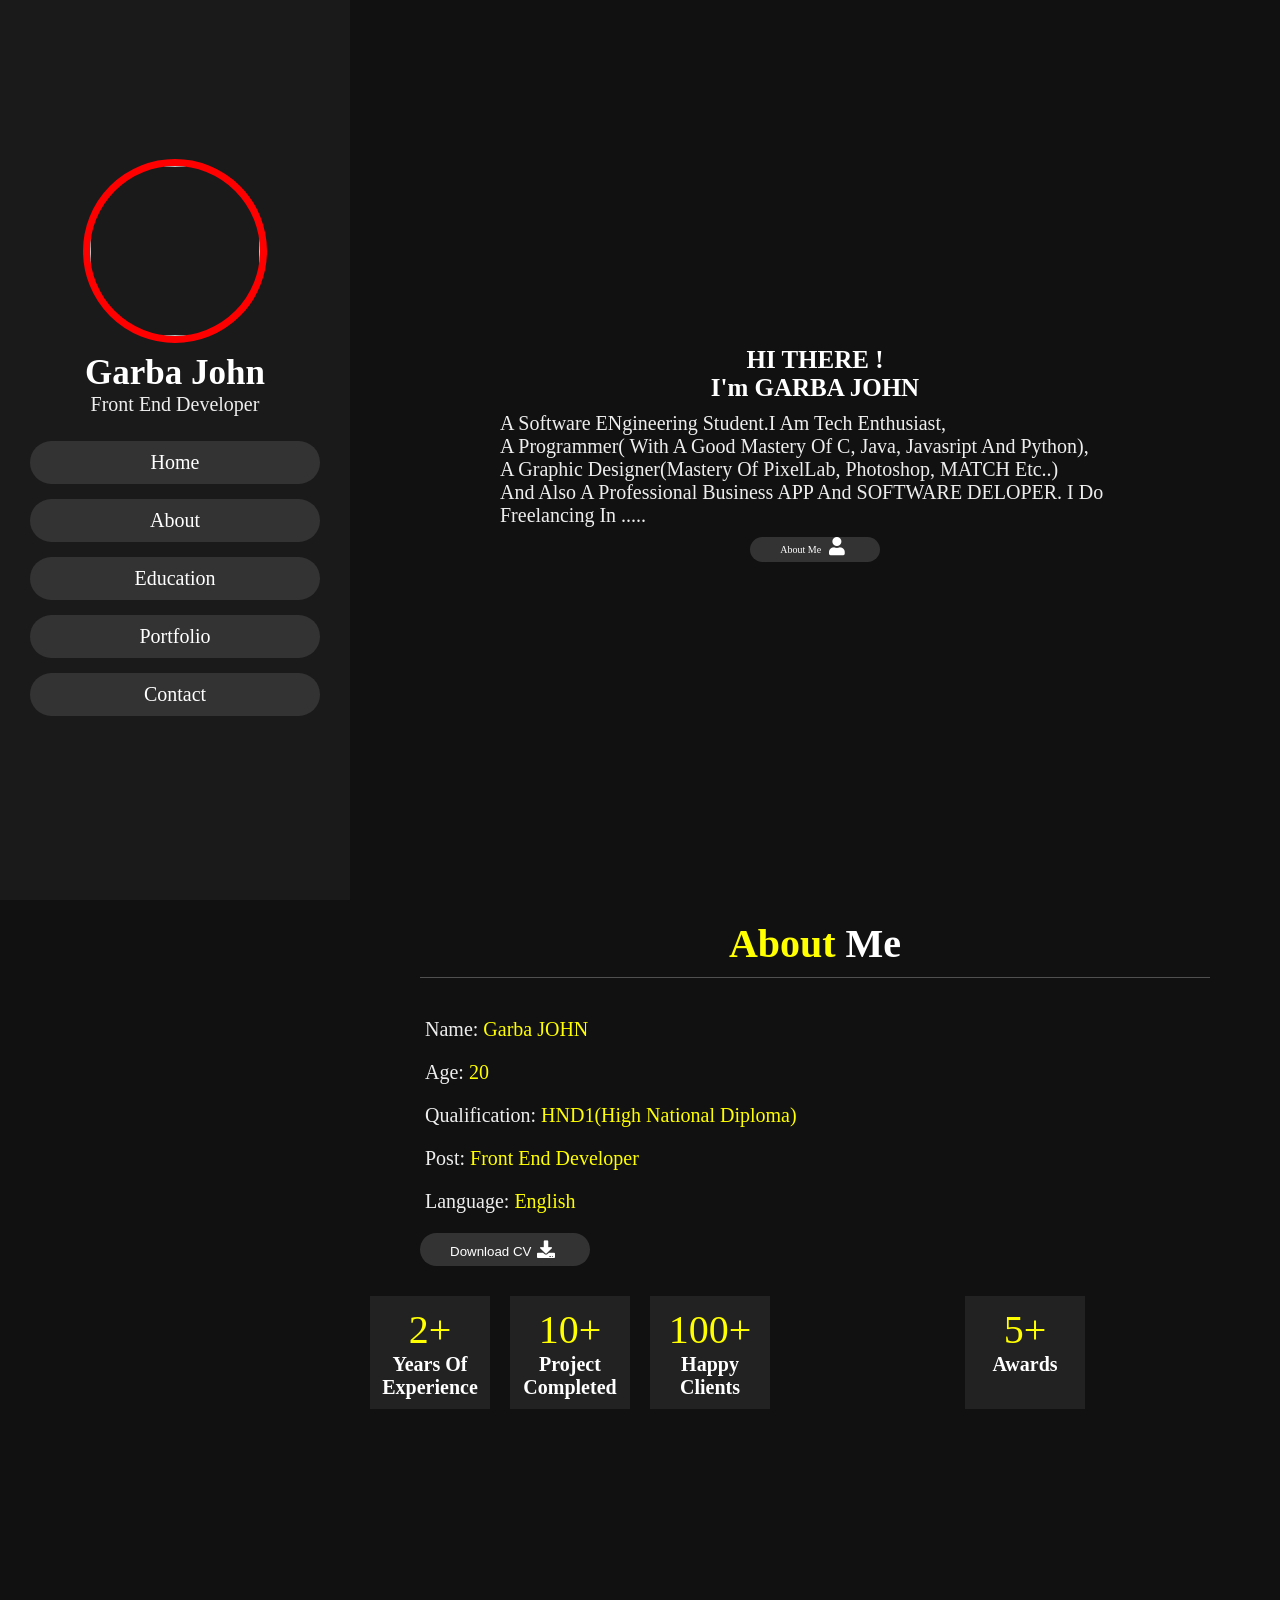
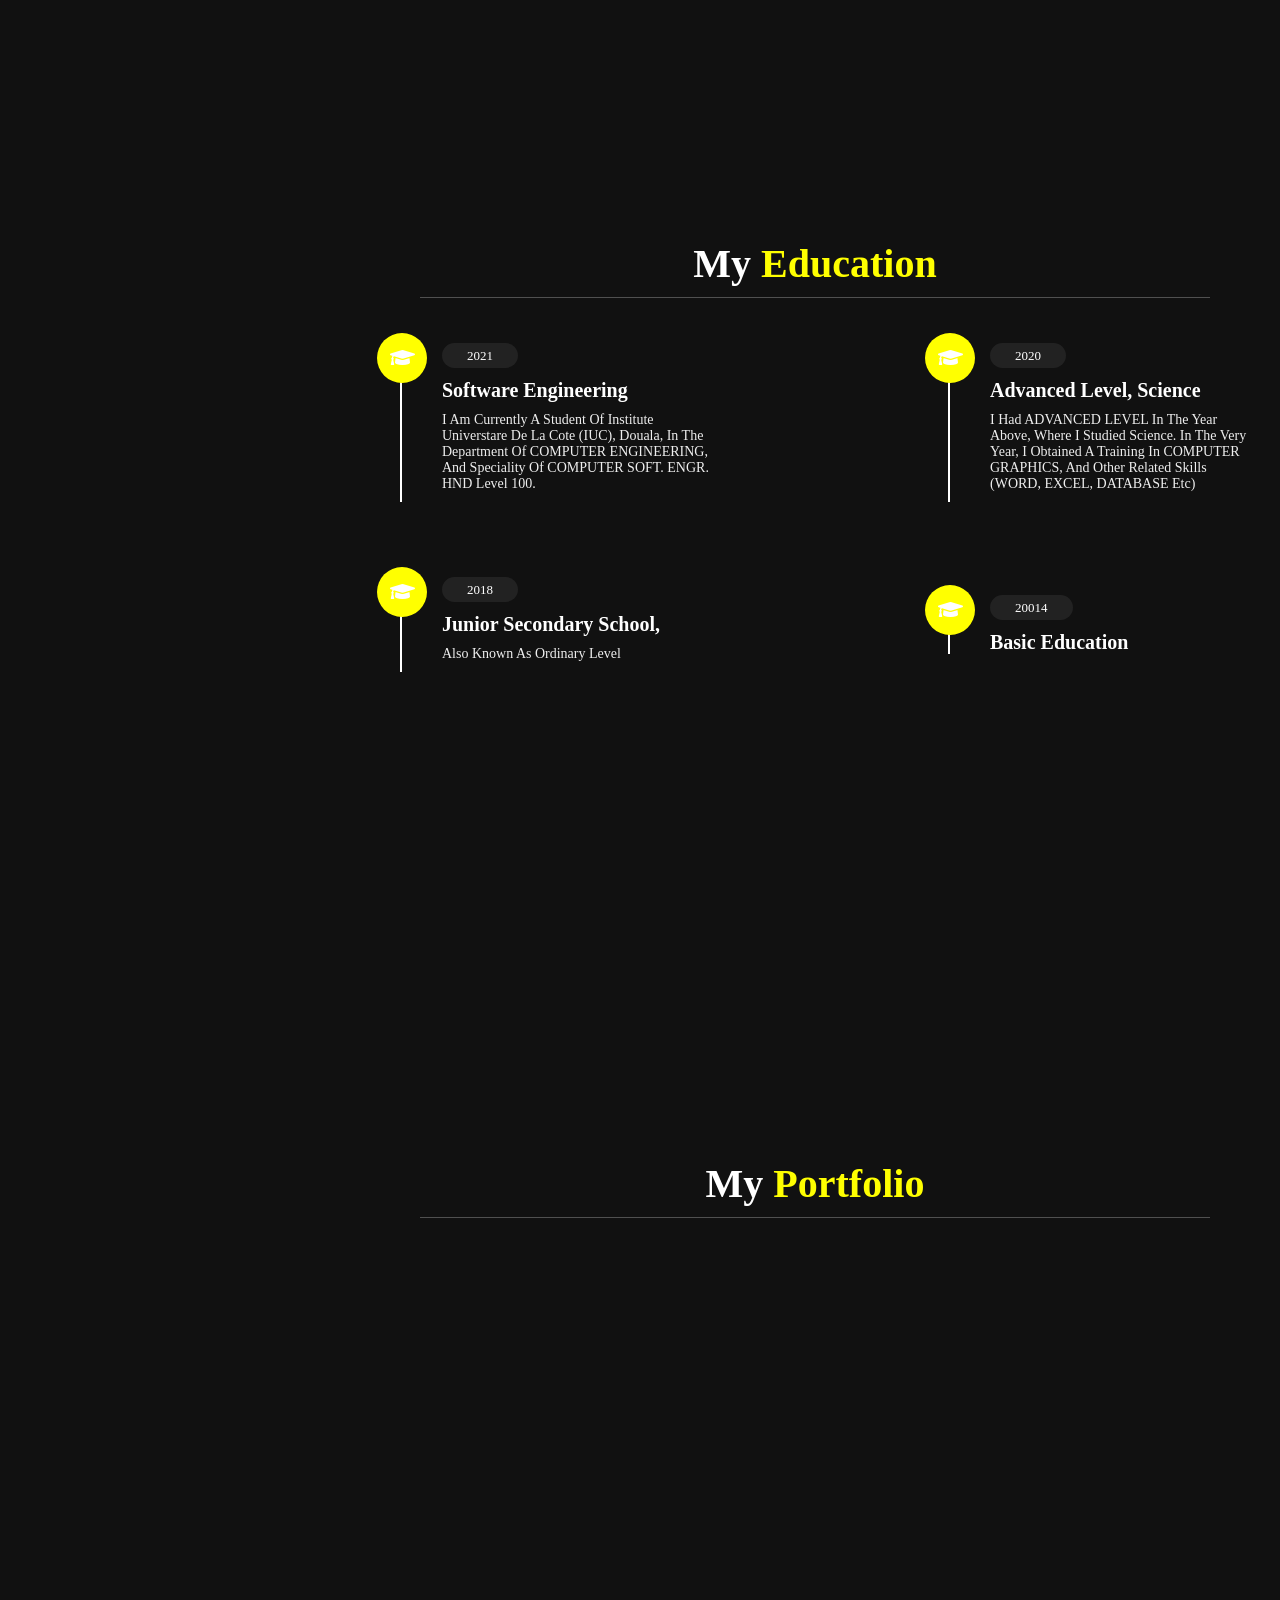
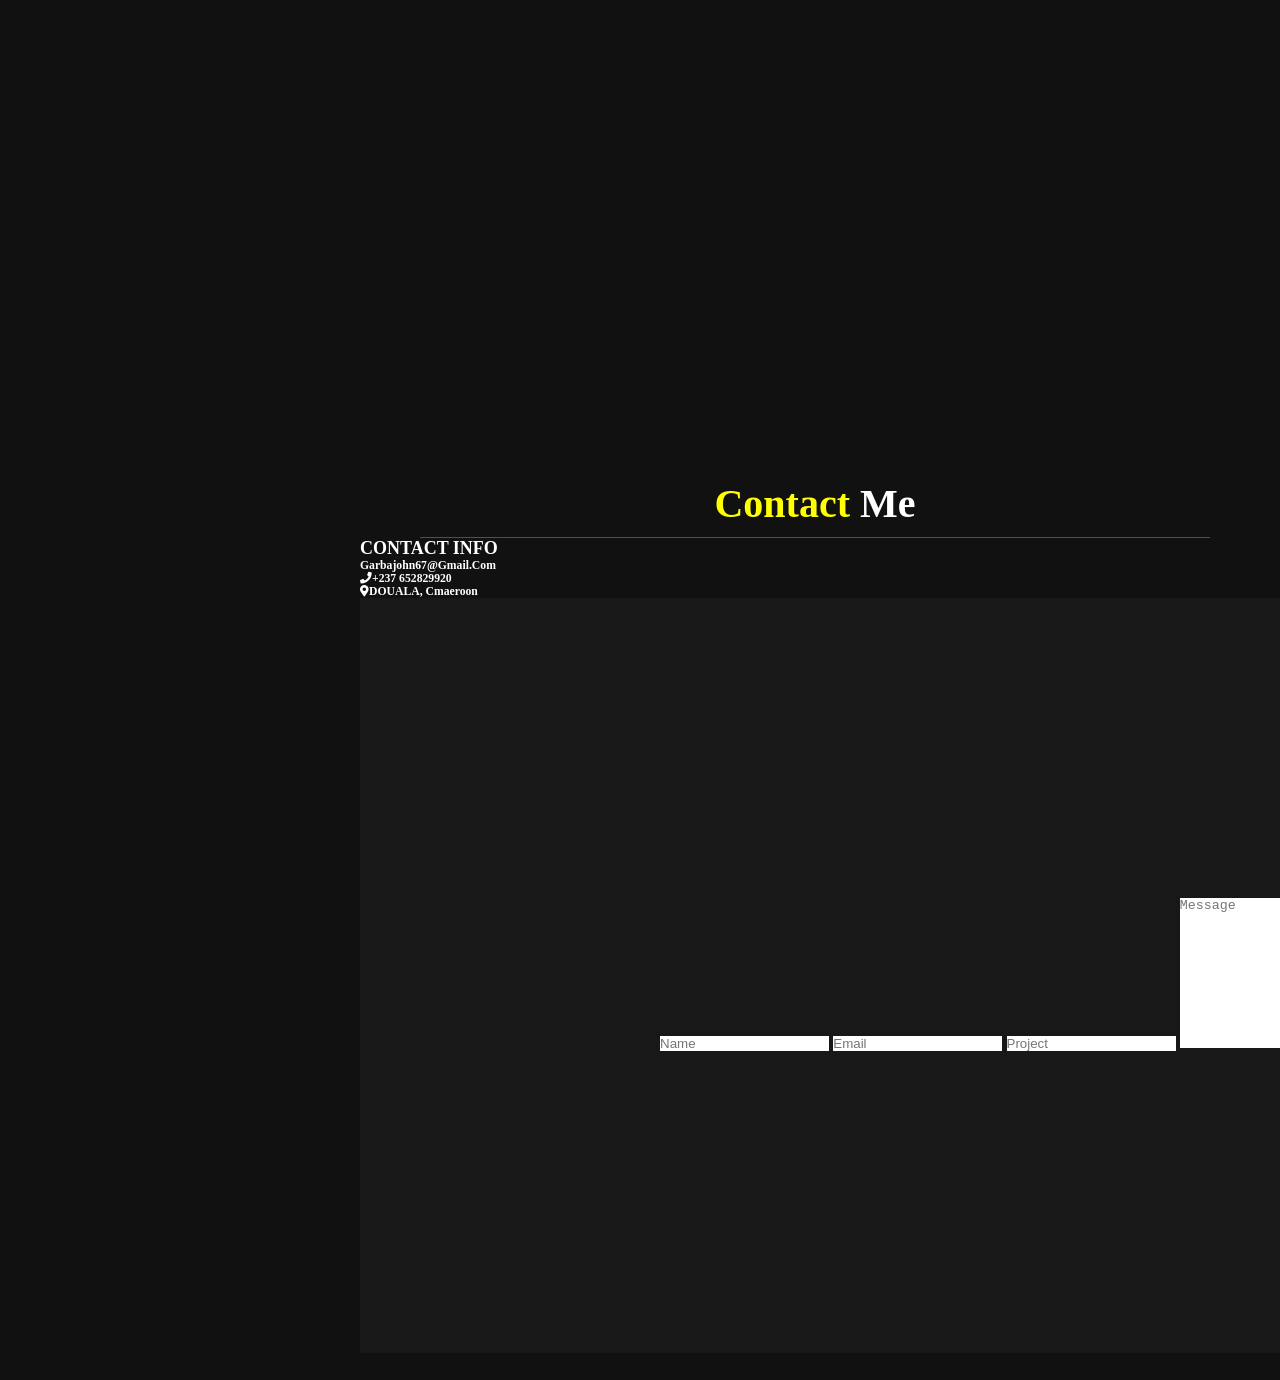
==== index.html @ a89832e1 "Initial commit via Netlify" ====
<!DOCTYPE html>
<html lang="en">
<head>
    <meta charset="UTF-8">
    <meta name='width=device-width, initial-scale=1.0'>
    <title>Garba John, Personal portfolio</title>
    <link rel='stylesheet' href="https://cdnjs.cloudflare.com/ajax/libs/font-awesome/5.15.2/css/all.min.css">
    <link rel="stylesheet" href="index.css">
</head>
<body>
    <header>
        <div class='user'>
            <img src='Image1.jpg' alt=''>
            <h3 class='name'>Garba John</h3>
            <p class='post'> front end developer</p>
        </div>
        <nav class='navbar'>
            <ul>
                <li><a href='#home'>Home</a></li>
                <li><a href='#about '>About</a></li> 
                <li><a href='#education'>Education</a></li>
                <li><a href='#portfolio'>Portfolio</a></li>
                <li><a href='#contact'>Contact</a></li>
            </ul>
        </nav>
    </header> 
    <div id="menu" class="fas fa-bars"></div>
    <section class="home" id="home">
        <h3>HI THERE !</h3>
        <h1>I'm <span>GARBA JOHN</span></h1>
        <p>A Software ENgineering student.I am tech enthusiast,<br>
        A programmer( with a good mastery of C, Java, javasript and python), <br>
         A Graphic Designer(mastery of pixelLab, Photoshop, MATCH etc..)<br>
        And also A professional Business APP and SOFTWARE DELOPER. I do freelancing in .....</p>
    <a href="#about"><buton class="btn">about me <i class='fas fa-user'> </i></buton></a>
    </section>
    <section class='about' id="about">
        <h1 class='heading'>
<span>about</span> me </h1>
        <div class="row"> 
            <div class="info">
                <h3><span>name:</span>Garba JOHN</h3>
                <h3><span>age:</span>20</h3>
                <h3><span>qualification:</span>HND1(High National Diploma)</h3>
                <h3><span>post:</span>front end developer </h3>
                <h3><span>language:</span>english</h3>
                <a href="#"><button class="btn">download CV<i class="fas fa-download"></i></button></a>
            </div>
            <div class="counter">
                <div class="box">
                    <span>2+</span>
                    <h3>years of experience</h3>

                </div>
                <div class="counter">
                    <div class="box">
                        <span>10+</span>
                        <h3>project completed</h3>
    
                    </div>
                    <div class="counter">
                        <div class="box">
                            <span>100+</span>
                            <h3>happy clients</h3>
        
                        </div>
                        <div class="counter">
                            <div class="box">
                                <span>5+</span>
                                <h3>awards</h3>
            
                            </div>
            </div>
        </div>
    </section>
    <section class="education" id="education">
        <h1 class="heading">My <span> Education</span></h1>
        <div class="box-container">
            <div class="box">
            <i class="fas fa-graduation-cap"></i>
            <span>2021</span>
            <h3>Software Engineering</h3>
            <p>I am currently a student of Institute Universtare de la Cote (IUC), 
                Douala, in the department of COMPUTER ENGINEERING, 
                and speciality of COMPUTER SOFT. ENGR. HND level 100.</p>
    </div>
    <div class="box">
        <i class="fas fa-graduation-cap"></i>
        <span>2020</span>
        <h3>Advanced level, Science</h3>
        <p>I had ADVANCED LEVEL in the year above, where I studied science.
            In the very year, I obtained a training in COMPUTER GRAPHICS, and other related skills
            (WORD, EXCEL, DATABASE etc)
        </p>
</div>
<div class="box">
    <i class="fas fa-graduation-cap"></i>
    <span>2018</span>
    <h3>Junior Secondary School,</h3>
    <p>also known as Ordinary level
    </p>
</div>
<div class="box">
    <i class="fas fa-graduation-cap"></i>
    <span>20014</span>
    <h3>Basic Education</h3>
</div>

    </section>
    <section class="portfolio" id="portfolio">
        <h1 class='heading'>my <span>portfolio</span></h1>
        <div class="box-container">
            <div class="box">
                <img src="Image2.jpg" alt=''>
            </div>
            <div class="box">
                <img src="Image3.jpg" alt=''>
            </div>
            <div class="box">
                <img src="Image4.jpg" alt=''>
            </div>
            <div class="box">
                <img src="Image5.jpg" alt=''>
            </div>
            <div class="box">
                <img src="Image6.jpg" alt=''>
            </div>
            <div class="box">
                <img src="Image7.jpg" alt=''>
            </div>
            <div class="box">
                <img src="Image8.jpg" alt=''>
            </div>
        </div>
    </section>
    <section class="contact" id="contact">
        <h1 class="heading"><span>contact</span> me</h1>
        <div class="row">
            <div class="content">
                <h3 class="title" style="color: white; font-size: large;">CONTACT INFO</h3>
                <div class="info" style="color: white;">
                    <h3> <i class="fas fa-evelope"></i>garbajohn67@gmail.com</h3>
                    <h3> <i class="fas fa-phone"></i>+237 652829920</h3>
                    <h3> <i class="fas fa-map-marker-alt"></i>DOUALA, Cmaeroon</h3>
                </div>
            </div>
            <form action="" style="   padding: 30rem;
            margin: rem .8;
            background:#3333;
            color: #fff;
            text-transform: none;
            font-size: 1.7rem;
            width: 100%;">
                <input type="text" placeholder="name" class="box">
                <input type="email" placeholder="email" class="box">
                <input type="text" placeholder="project" class="box">
                <textarea name="" id="" cols="30" rows="10" class="box message" placeholder="message"></textarea>
  
                <button type="submit">send</button>
            </form>
        </div>
    </section>
</body>
</html>
---- index.css ----
@import URL('https://fonts.googleapis.com/css2?family=Nunito:wght@200;300;400;600&display=swap')
:root{
    --yellow:#f9ca24;
}
*{
    font:family'Nunito' , sans-serif;
    margin:0; padding: 0;
    border-sizing: border-box;
    text-decoration: none; outline: none;
    border: none;
    text-transform: capitalize;
    transition:all .2s linear ;
}
*::selection{
    background: var(--yellow);
    color: #333;
}
html{
    font-size: 62.5%;
    overflow-x: hidden;
}
html::-webkit-scrollbar{
    width: 1.4rem;
}
html::-webkit-scrollbar-track{
    background: #222;
}
html::-webkit-scrollbar-thumb{
    background:var(--yellow) ;
}
body{
    background: #111;
    overflow-x: hidden;
    padding-left: 35rem;
}
section{
    min-height: 100vh;
    padding: 1rem;

}
.btn{
    padding: .7rem 3rem;
    background: #333;
    color: #fff;
    cursor: pointer;
    margin-top: 1rem;
    border-radius: 5rem;
}
.btn i{
    padding: 0 .5rem;
    font-size: 1.8rem;
 }
 .btn:hover{
     background: red;
 }
 .heading{
     text-align: center;
     margin: 0 6rem;
     font-size: 4rem;
     padding: 1rem;
     border-bottom: .1rem solid #fff4;
     color: #fff;
 }
 .heading span{
     color: yellow;
 }
header{
    position: fixed;
    top: 0; left: 0;
    z-index: 1000;
    height: 100%;
    width: 35rem;
    background: #1a1a1a; 
    display: flex;
    align-items: center;
    justify-content: center;
    flex-flow: column;
    text-align: center;
}
header .user img{
    height: 17rem;
    width: 17rem;
    border-radius: 50%;
    object-fit: cover;
    margin-bottom: 1rem;
    border:.7rem solid red;
}
header .user .name{
    font-size: 3.5rem;
    color:#fff ;
}
header .user .post{
    font-size: 2rem;
    color:#eee ;
}
header .navbar{
    width: 100%;
}
header .navbar ul{
    list-style: none;
    padding: 1rem 3rem;
}
header .navbar ul li a{
 
    display:block;
    padding: 1rem;
    margin: 1.5rem 0;
    background:#333;
    color: white;
    font-size: 2rem;
    border-radius:5rem ;
    text-align: center;
}
header .navbar ul li a:hover{
    background: red;
}
#menu{
    position: fixed;
    top:2rem; right:2rem;
    background: #333;
    cursor: pointer;
    font size: 2.5rem;
    padding:1rem; 1.5rem;
    z-index: 1000;
    display:none;
}
.home{
    display: flex;
    justify-content: center;
    align-items: center;
    flex-flow: column;
    padding: 0 15rem;
}
.home h3{
    font-size: 2.5rem;
    color: #fff;
}
.home h1{
    font-size: 2.5rem;
    color: #fff;
}
.home h1 span{

}
.home p{
    font-size: 2rem;
    color: #eee;
    padding: 1rem 0;
}
.about .row{
    display: flex;
    align-items: center;
    justify-content: center;
    flex-wrap: wrap;
    padding: 1rem 0;
}
.about .row .info{
    flex: 1 1 48rem;
    padding:2rem 1rem;
    padding-left:6rem ;
}
.about .row .counter{
    flex: 1 1 48rem;
    display: flex;
    justify-content: center;
    flex-wrap: wrap;

}
.about .row .info h3{
    font-size: 2rem;
    color: yellow;
    padding:1rem 0;
    font-weight: normal;
}
.about .row .info h3 span{
    color: #eee;
    padding: 0 .5rem;
}
.about .row .counter .box{
    width: 10rem;
    background: #222;
    text-align: center;
    padding: 1rem;
    margin: 1rem;
}
.about .row .counter .box span{
    font-size: 4rem;
    color: yellow;
}
.about .row .counter .box h3{
    font-size: 2rem;
    color:#fff;
}
.education .box-container{
    display: flex;
    align-items: center;
    justify-content: space-between;
    flex-wrap: wrap;
    padding:  1rem 0;
    padding-left:3rem;
}
.education .box-container .box {
    width: 27rem;
    margin: 4rem 1rem;
    padding-left: 4rem;
    border-left: .2rem solid #fff;
    position:relative;

}
.education .box-container .box span{
    font-size: 1.3rem;
    background:#222;
    color: #fff;
    border-radius: 5rem;
    padding: .5rem 2.5rem;

}
.education .box-container .box h3{
    font-size: 2rem;
    color: #fff;
    padding-top: 1.5rem;

}
.education .box-container .box p{
    font-size: 1.4rem;
    color: #eee;
    padding: 1rem 0;
    
}
.education .box-container .box i{
    position: absolute;
    top: -1.5rem; left:-2.5rem;
    height: 5rem;
    width: 5rem;
    border-radius: 50%;
    line-height: 5rem;
    text-align: center;
    font-size: 2rem;
    color: #fff;
    background: yellow;
}

@media(max-width:400px;)
html{
    font-size: 55.5%;
}
@media(max-width:768pxpx;){
    html{
        font-size: 50px;
    }
    }
}
@media(max-width:400pxpx;){
    header{
        width: 100vw;
    }
    .heading{
        margin: 0 3rem;
    }
    .about .row .counter .box{
        width: 100%;
    }.education .box-container .box{
        width: 100%;
    }
    .portfolio .box-container .box{
        width: 100%;
    }
    .portfolio .box-container{
        display: flex;
        align-items: center;
        justify-content: center;
        flex-wrap: wrap;
        padding: 2rem 0;

    }
    .portfolio .box-container .box{
        height: 20rem;
        width: 26rem;
        border-radius: 1rem;
        margin: 2rem;
        overflow: hidden;
        cursor: pointer;

    }
    .portfolio .box-container .box img{
        height: 100%;
        width: 100%;
        object-fit: cover;

    }    .portfolio .box-container .box:hover img{
        transform: scale(1.2);
    }
    .contact .row{
        display: flex;
        align-items: center;
        justify-content: center;
        flex-wrap: wrap;
    }
    .contact .row .content{
        flex: 1 1 30rem;
        padding: 4rem;
        padding-bottom: 0;
    }
    .contact .row form{
        flex: 1 1 45rem;
        margin: 2rem;
        padding: 2rem;
        margin-bottom: 4rem;
    }
    .contact .row form .box{
        padding: 1rem;
        margin: 1rem 0;
        background: #3333;
        color: #fff;
        text-transform: none;
        font-size: 1.7rem;
        width: 100%;}
        .contact .row form .message{
            height: 15rem;
            resize: none;

        } .contact .row .content .title{
            text-transform: uppercase;
            color: #fff;
            font-size: 3rem;
            padding-bottom: 2rem;
        } .contact .row .content .info h3{
            display: flex;
            align-items: center;
            font-size: 2rem;
            color: #eee;
            padding: 1rem 0;
            font-weight: normal;
        }.contact .row .content .info h3 i{
            padding-right: 1rem;
            color: yellow;
        }










    }
















}
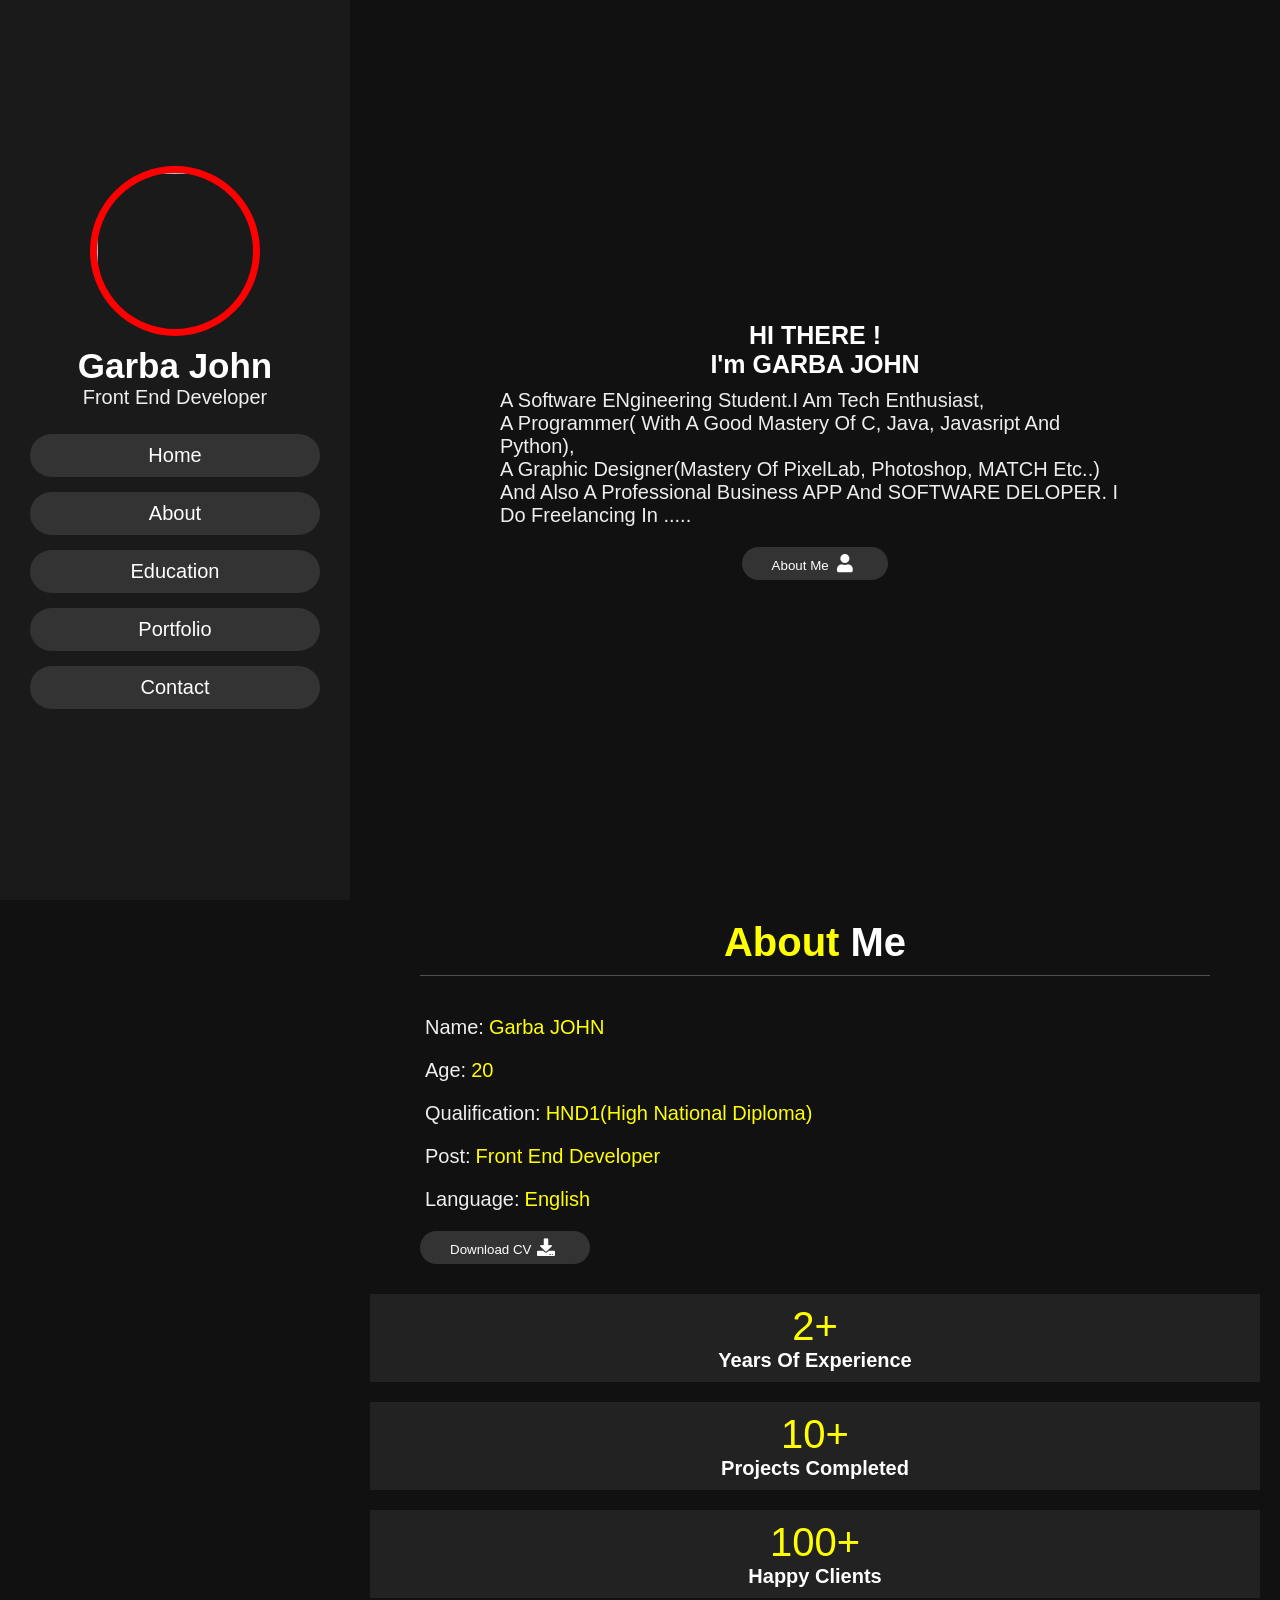
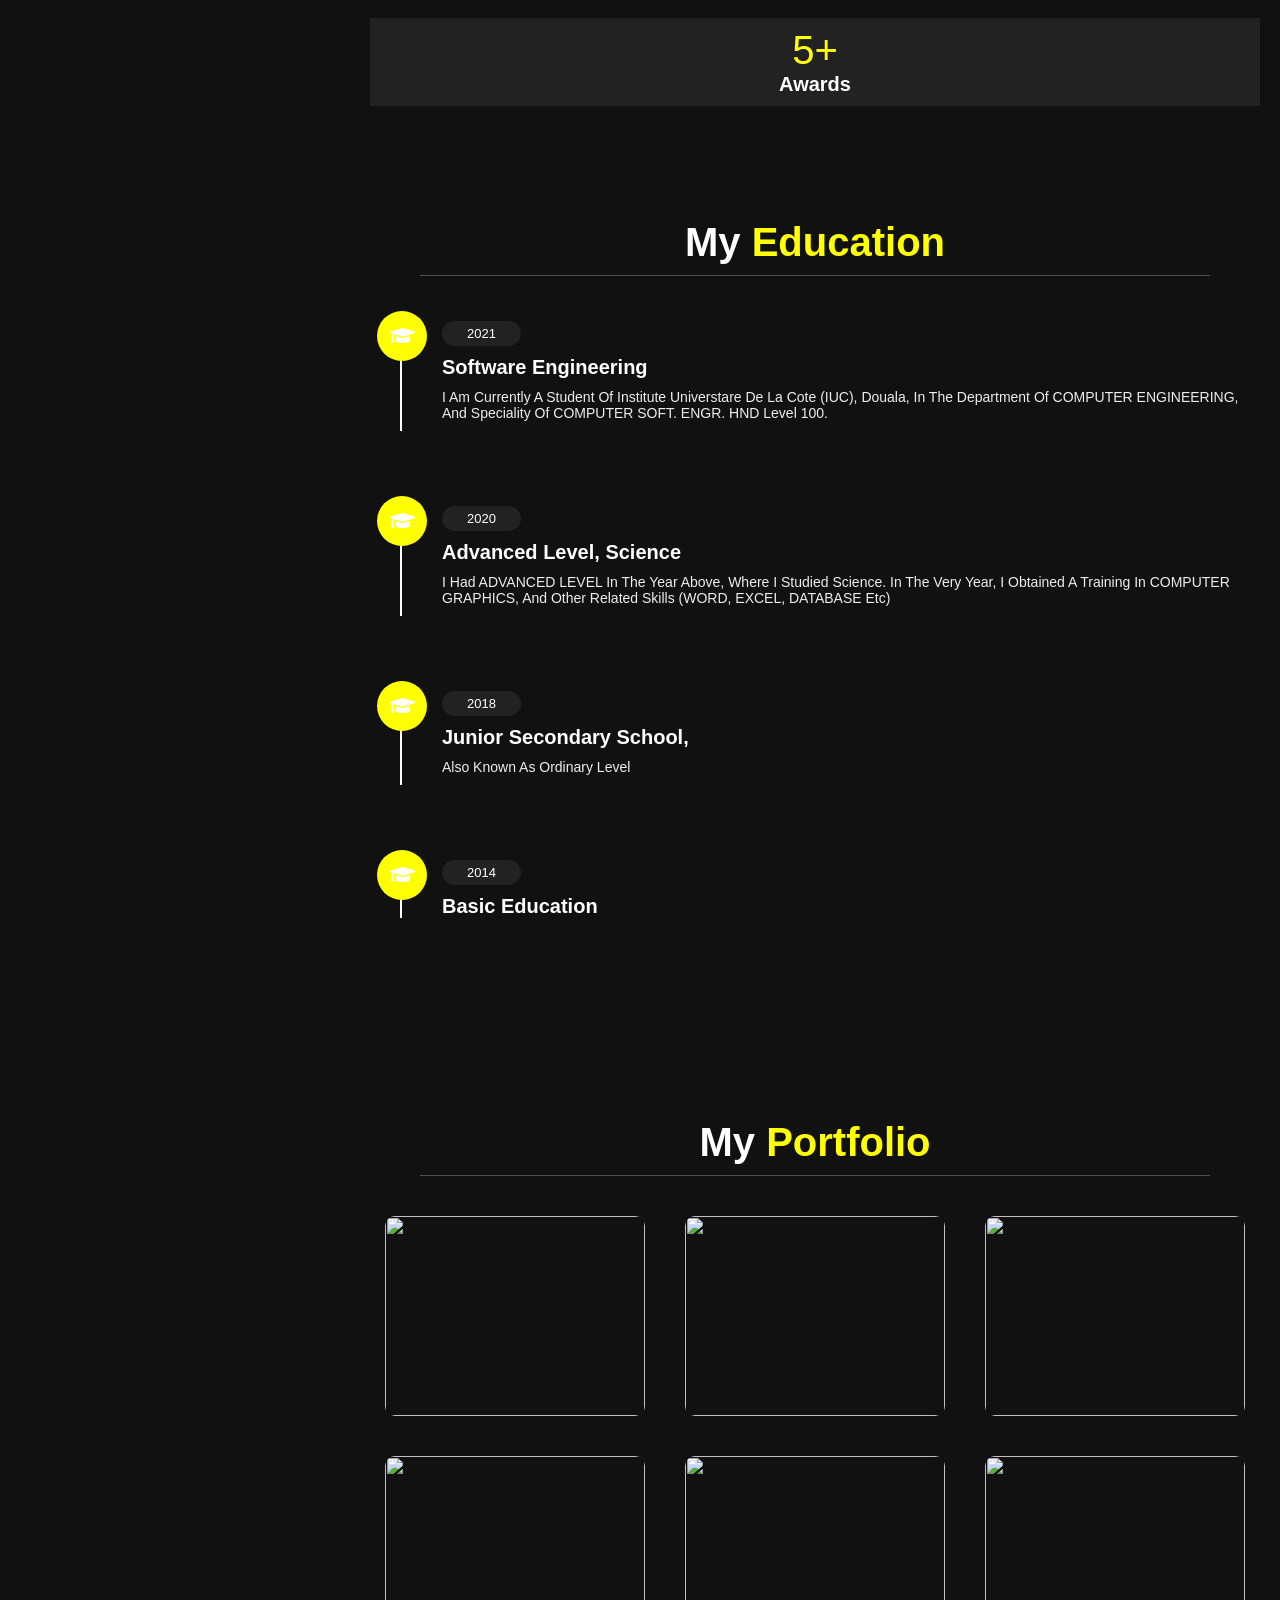
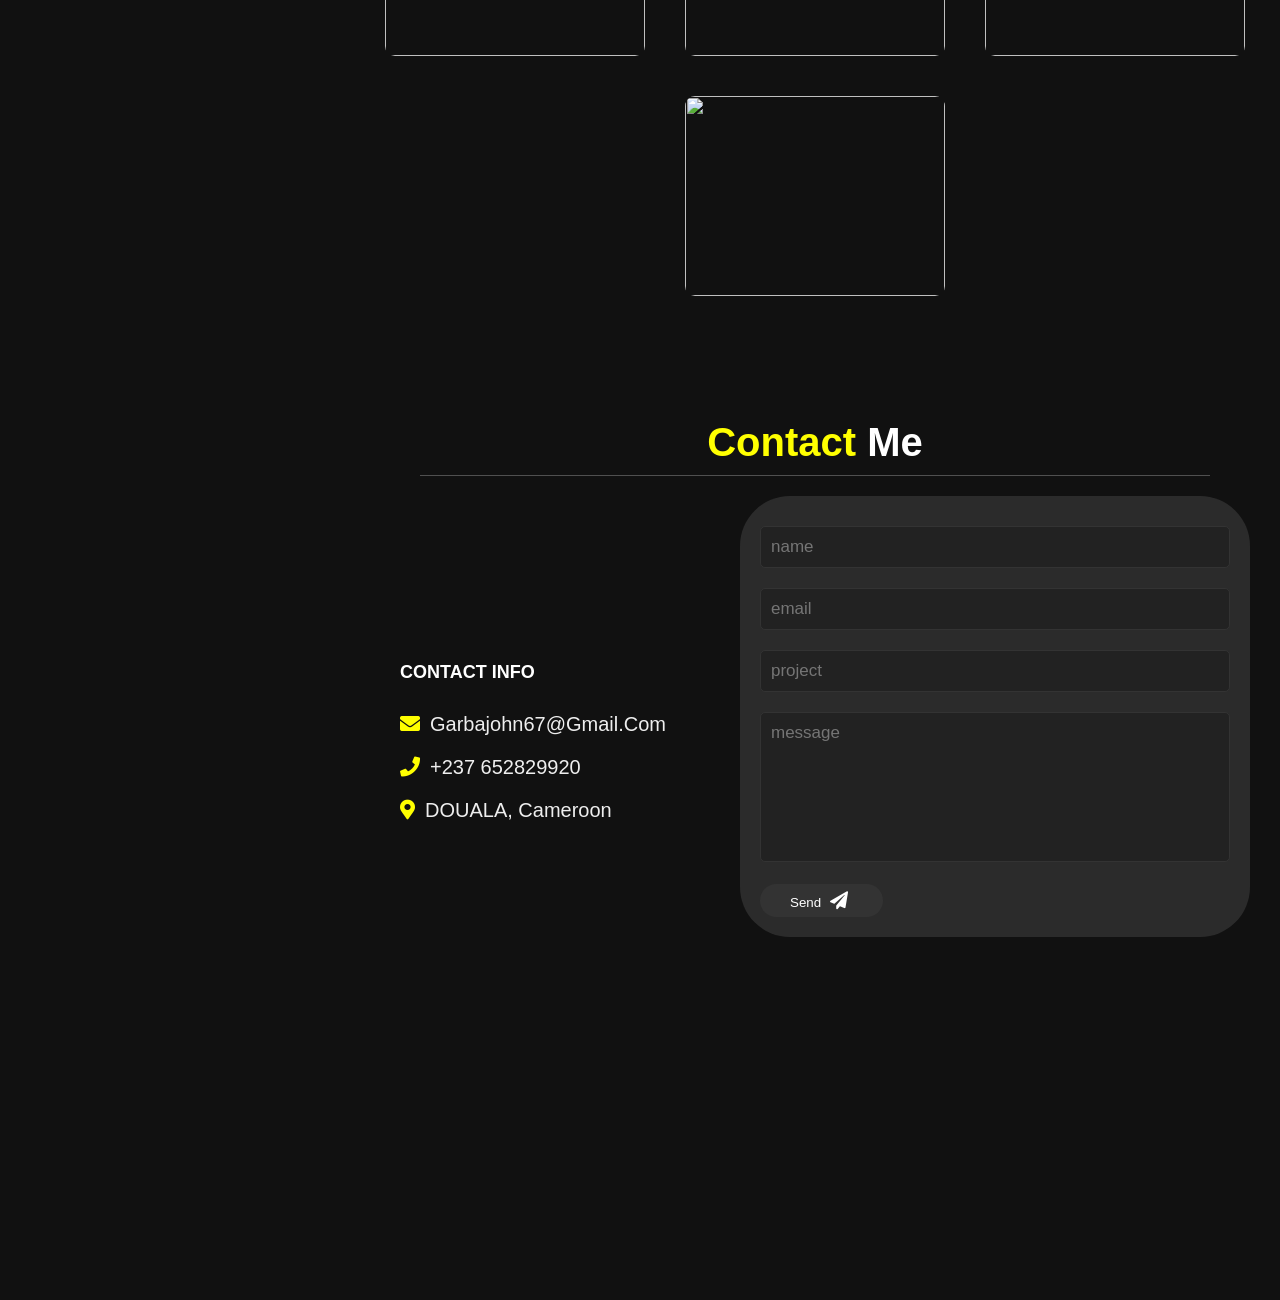
==== commit 5445c2e8: "Fix portfolio and contact sections - improve CSS, HTML, and responsive design" ====
--- a/index.html
+++ b/index.html
@@ -2,7 +2,7 @@
 <html lang="en">
 <head>
     <meta charset="UTF-8">
-    <meta name='width=device-width, initial-scale=1.0'>
+    <meta name="viewport" content="width=device-width, initial-scale=1.0">
     <title>Garba John, Personal portfolio</title>
     <link rel='stylesheet' href="https://cdnjs.cloudflare.com/ajax/libs/font-awesome/5.15.2/css/all.min.css">
     <link rel="stylesheet" href="index.css">
@@ -17,7 +17,7 @@
         <nav class='navbar'>
             <ul>
                 <li><a href='#home'>Home</a></li>
-                <li><a href='#about '>About</a></li> 
+                <li><a href='#about'>About</a></li> 
                 <li><a href='#education'>Education</a></li>
                 <li><a href='#portfolio'>Portfolio</a></li>
                 <li><a href='#contact'>Contact</a></li>
@@ -32,7 +32,7 @@
         A programmer( with a good mastery of C, Java, javasript and python), <br>
          A Graphic Designer(mastery of pixelLab, Photoshop, MATCH etc..)<br>
         And also A professional Business APP and SOFTWARE DELOPER. I do freelancing in .....</p>
-    <a href="#about"><buton class="btn">about me <i class='fas fa-user'> </i></buton></a>
+    <a href="#about"><button class="btn">about me <i class='fas fa-user'></i></button></a>
     </section>
     <section class='about' id="about">
         <h1 class='heading'>
@@ -50,26 +50,19 @@
                 <div class="box">
                     <span>2+</span>
                     <h3>years of experience</h3>
-
                 </div>
-                <div class="counter">
-                    <div class="box">
-                        <span>10+</span>
-                        <h3>project completed</h3>
-    
-                    </div>
-                    <div class="counter">
-                        <div class="box">
-                            <span>100+</span>
-                            <h3>happy clients</h3>
-        
-                        </div>
-                        <div class="counter">
-                            <div class="box">
-                                <span>5+</span>
-                                <h3>awards</h3>
-            
-                            </div>
+                <div class="box">
+                    <span>10+</span>
+                    <h3>projects completed</h3>
+                </div>
+                <div class="box">
+                    <span>100+</span>
+                    <h3>happy clients</h3>
+                </div>
+                <div class="box">
+                    <span>5+</span>
+                    <h3>awards</h3>
+                </div>
             </div>
         </div>
     </section>
@@ -102,7 +95,7 @@
 </div>
 <div class="box">
     <i class="fas fa-graduation-cap"></i>
-    <span>20014</span>
+    <span>2014</span>
     <h3>Basic Education</h3>
 </div>
 
@@ -139,24 +132,17 @@
             <div class="content">
                 <h3 class="title" style="color: white; font-size: large;">CONTACT INFO</h3>
                 <div class="info" style="color: white;">
-                    <h3> <i class="fas fa-evelope"></i>garbajohn67@gmail.com</h3>
+                    <h3> <i class="fas fa-envelope"></i>garbajohn67@gmail.com</h3>
                     <h3> <i class="fas fa-phone"></i>+237 652829920</h3>
-                    <h3> <i class="fas fa-map-marker-alt"></i>DOUALA, Cmaeroon</h3>
+                    <h3> <i class="fas fa-map-marker-alt"></i>DOUALA, Cameroon</h3>
                 </div>
             </div>
-            <form action="" style="   padding: 30rem;
-            margin: rem .8;
-            background:#3333;
-            color: #fff;
-            text-transform: none;
-            font-size: 1.7rem;
-            width: 100%;">
-                <input type="text" placeholder="name" class="box">
-                <input type="email" placeholder="email" class="box">
-                <input type="text" placeholder="project" class="box">
-                <textarea name="" id="" cols="30" rows="10" class="box message" placeholder="message"></textarea>
-  
-                <button type="submit">send</button>
+            <form class="contact-form">
+                <input type="text" placeholder="name" class="box" required>
+                <input type="email" placeholder="email" class="box" required>
+                <input type="text" placeholder="project" class="box" required>
+                <textarea name="" id="" cols="30" rows="10" class="box message" placeholder="message" required></textarea>
+                <button type="submit" class="btn">send <i class="fas fa-paper-plane"></i></button>
             </form>
         </div>
     </section>
--- a/index.css
+++ b/index.css
@@ -3,9 +3,9 @@
     --yellow:#f9ca24;
 }
 *{
-    font:family'Nunito' , sans-serif;
+    font-family: 'Nunito', sans-serif;
     margin:0; padding: 0;
-    border-sizing: border-box;
+    box-sizing: border-box;
     text-decoration: none; outline: none;
     border: none;
     text-transform: capitalize;
@@ -119,8 +119,8 @@
     top:2rem; right:2rem;
     background: #333;
     cursor: pointer;
-    font size: 2.5rem;
-    padding:1rem; 1.5rem;
+    font-size: 2.5rem;
+    padding: 1rem 1.5rem;
     z-index: 1000;
     display:none;
 }
@@ -198,6 +198,30 @@
     flex-wrap: wrap;
     padding:  1rem 0;
     padding-left:3rem;
+}
+.portfolio .box-container{
+    display: flex;
+    align-items: center;
+    justify-content: center;
+    flex-wrap: wrap;
+    padding: 2rem 0;
+}
+.portfolio .box-container .box{
+    height: 20rem;
+    width: 26rem;
+    border-radius: 1rem;
+    margin: 2rem;
+    overflow: hidden;
+    cursor: pointer;
+}
+.portfolio .box-container .box img{
+    height: 100%;
+    width: 100%;
+    object-fit: cover;
+    transition: transform 0.3s ease;
+}
+.portfolio .box-container .box:hover img{
+    transform: scale(1.2);
 }
 .education .box-container .box {
     width: 27rem;
@@ -239,20 +263,85 @@
     color: #fff;
     background: yellow;
 }
-
-@media(max-width:400px;)
-html{
-    font-size: 55.5%;
-}
-@media(max-width:768pxpx;){
+.contact .row{
+    display: flex;
+    align-items: center;
+    justify-content: center;
+    flex-wrap: wrap;
+}
+.contact .row .content{
+    flex: 1 1 30rem;
+    padding: 4rem;
+    padding-bottom: 0;
+}
+.contact .row .contact-form{
+    flex: 1 1 45rem;
+    margin: 2rem;
+    padding: 2rem;
+    margin-bottom: 4rem;
+    background: rgba(51, 51, 51, 0.8);
+    border-radius: 5rem;
+}
+.contact .row .contact-form .box{
+    padding: 1rem;
+    margin: 1rem 0;
+    background: #222;
+    color: #fff;
+    border: 1px solid #333;
+    border-radius: 0.5rem;
+    text-transform: none;
+    font-size: 1.7rem;
+    width: 100%;
+}
+.contact .row .contact-form .box:focus{
+    background: #333;
+    border-color: #f9ca24;
+}
+.contact .row .contact-form .box.message{
+    height: 15rem;
+    resize: none;
+}
+.contact .row .content .title{
+    text-transform: uppercase;
+    color: #fff;
+    font-size: 3rem;
+    padding-bottom: 2rem;
+}
+.contact .row .content .info h3{
+    display: flex;
+    align-items: center;
+    font-size: 2rem;
+    color: #eee;
+    padding: 1rem 0;
+    font-weight: normal;
+}
+.contact .row .content .info h3 i{
+    padding-right: 1rem;
+    color: yellow;
+}
+@media(max-width: 400px){
+    html{
+        font-size: 55.5%;
+    }
+}
+@media(max-width: 768px){
     html{
         font-size: 50px;
     }
-    }
-}
-@media(max-width:400pxpx;){
+    body{
+        padding-left: 0;
+    }
     header{
         width: 100vw;
+    }
+    #menu{
+        display: block;
+    }
+    header.toggle{
+        left: -35rem;
+    }
+}
+
     }
     .heading{
         margin: 0 3rem;
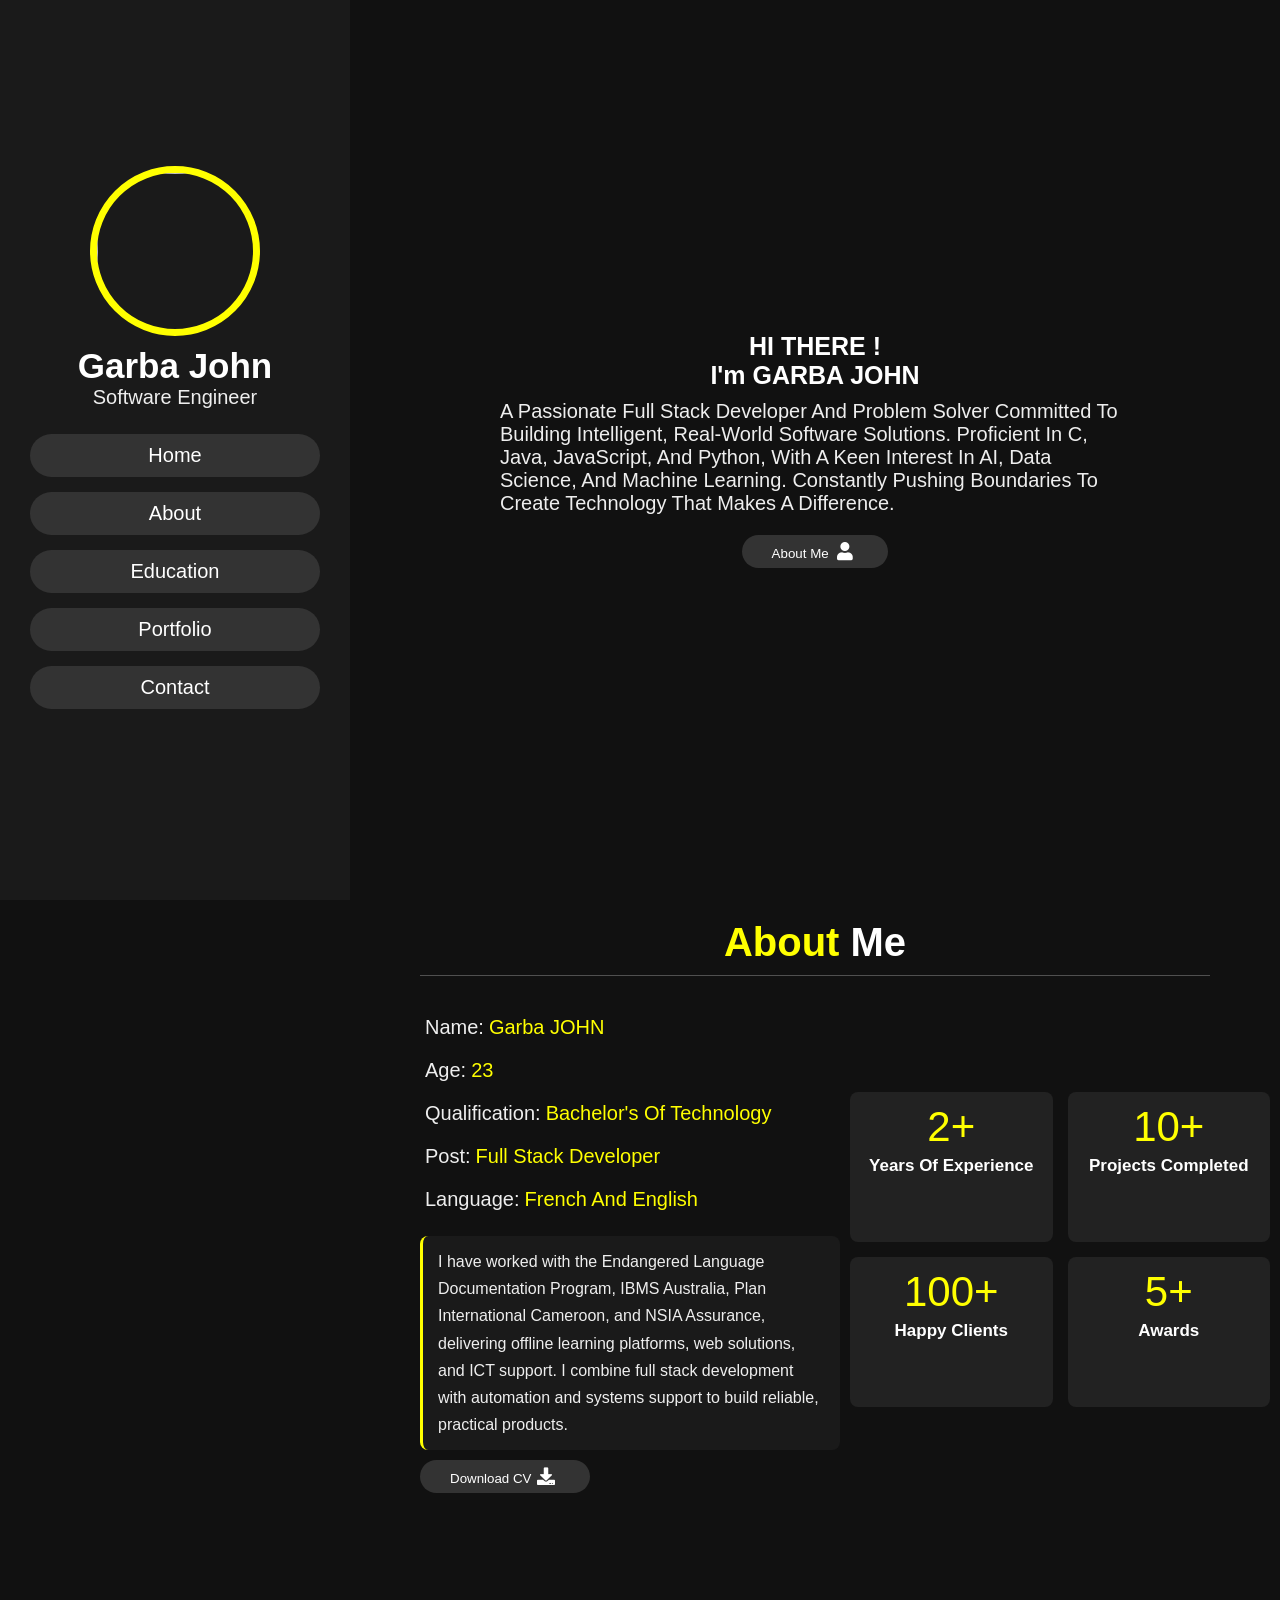
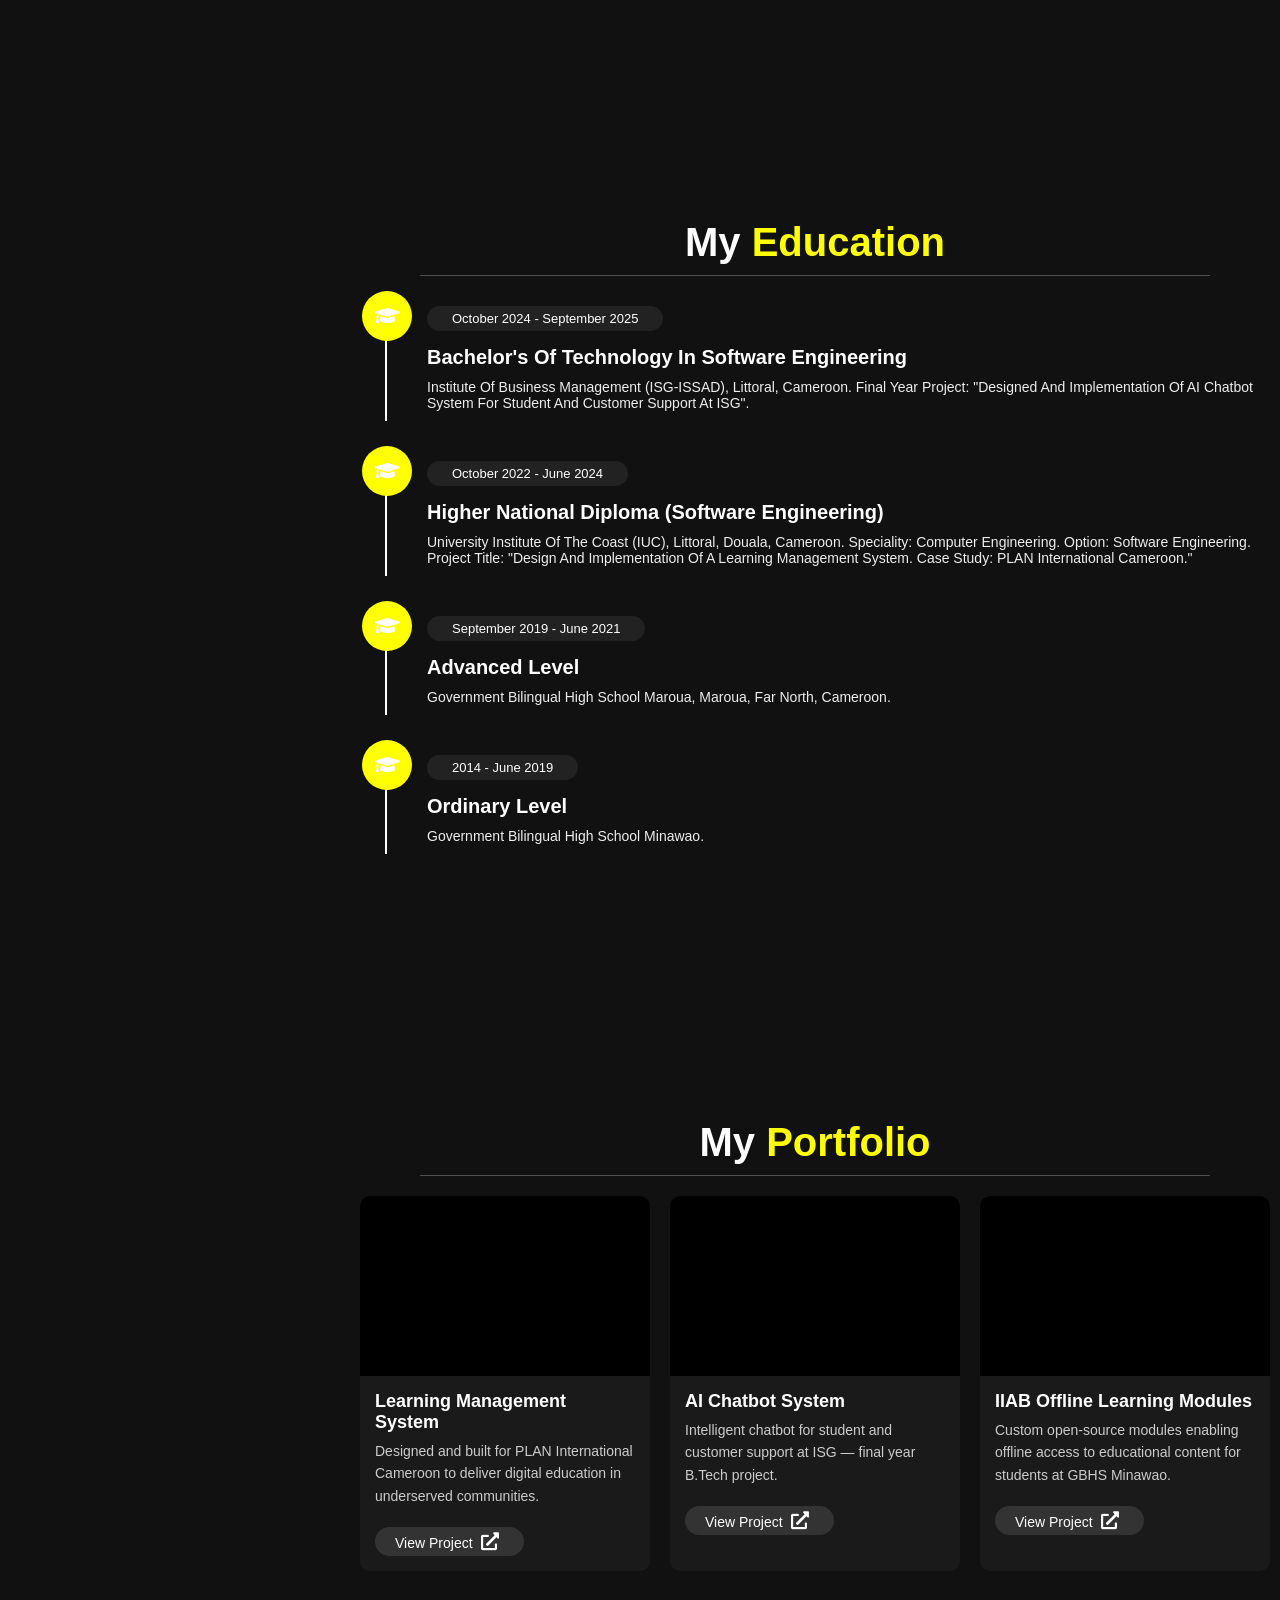
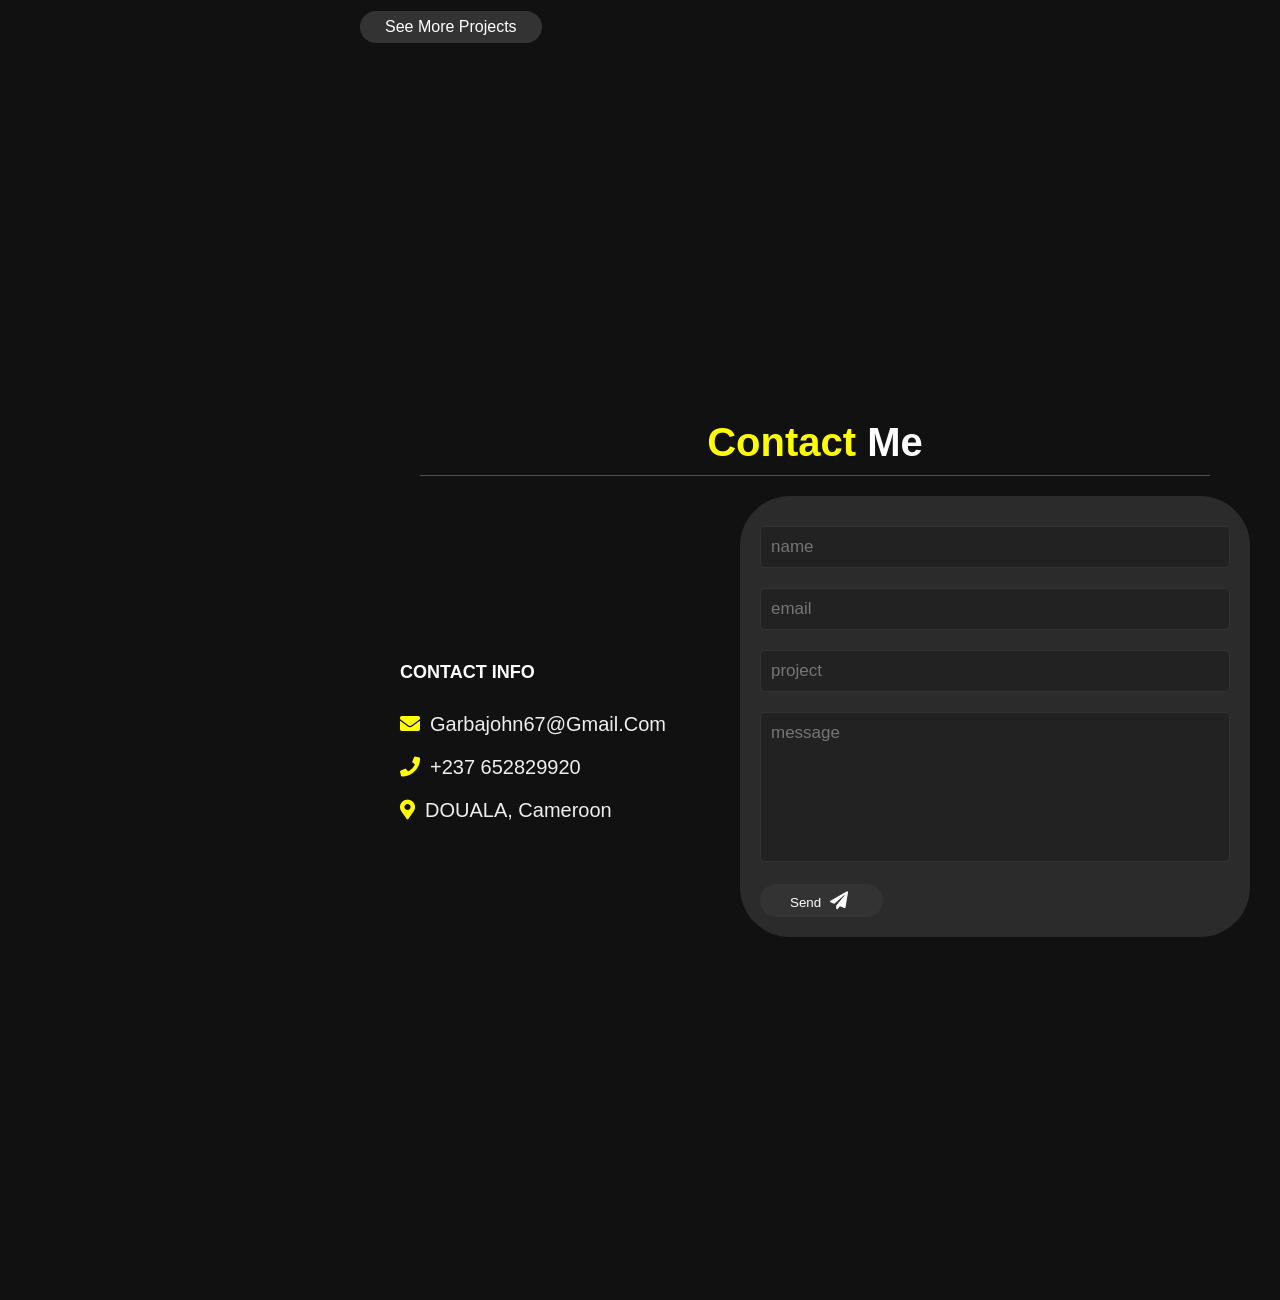
==== commit 01d9687b: "Refine portfolio layout and about/education section styling" ====
--- a/index.html
+++ b/index.html
@@ -12,7 +12,7 @@
         <div class='user'>
             <img src='Image1.jpg' alt=''>
             <h3 class='name'>Garba John</h3>
-            <p class='post'> front end developer</p>
+            <p class='post'> Software Engineer</p>
         </div>
         <nav class='navbar'>
             <ul>
@@ -28,10 +28,7 @@
     <section class="home" id="home">
         <h3>HI THERE !</h3>
         <h1>I'm <span>GARBA JOHN</span></h1>
-        <p>A Software ENgineering student.I am tech enthusiast,<br>
-        A programmer( with a good mastery of C, Java, javasript and python), <br>
-         A Graphic Designer(mastery of pixelLab, Photoshop, MATCH etc..)<br>
-        And also A professional Business APP and SOFTWARE DELOPER. I do freelancing in .....</p>
+        <p>A passionate Full Stack Developer and problem solver committed to building intelligent, real-world software solutions. Proficient in C, Java, JavaScript, and Python, with a keen interest in AI, Data Science, and Machine Learning. Constantly pushing boundaries to create technology that makes a difference.</p>
     <a href="#about"><button class="btn">about me <i class='fas fa-user'></i></button></a>
     </section>
     <section class='about' id="about">
@@ -40,10 +37,11 @@
         <div class="row"> 
             <div class="info">
                 <h3><span>name:</span>Garba JOHN</h3>
-                <h3><span>age:</span>20</h3>
-                <h3><span>qualification:</span>HND1(High National Diploma)</h3>
-                <h3><span>post:</span>front end developer </h3>
-                <h3><span>language:</span>english</h3>
+                <h3><span>age:</span>23</h3>
+                <h3><span>qualification:</span>Bachelor's of Technology</h3>
+                <h3><span>post:</span>Full Stack Developer</h3>
+                <h3><span>language:</span>French and English</h3>
+                <p class="experience-summary">I have worked with the Endangered Language Documentation Program, IBMS Australia, Plan International Cameroon, and NSIA Assurance, delivering offline learning platforms, web solutions, and ICT support. I combine full stack development with automation and systems support to build reliable, practical products.</p>
                 <a href="#"><button class="btn">download CV<i class="fas fa-download"></i></button></a>
             </div>
             <div class="counter">
@@ -70,61 +68,78 @@
         <h1 class="heading">My <span> Education</span></h1>
         <div class="box-container">
             <div class="box">
-            <i class="fas fa-graduation-cap"></i>
-            <span>2021</span>
-            <h3>Software Engineering</h3>
-            <p>I am currently a student of Institute Universtare de la Cote (IUC), 
-                Douala, in the department of COMPUTER ENGINEERING, 
-                and speciality of COMPUTER SOFT. ENGR. HND level 100.</p>
-    </div>
-    <div class="box">
-        <i class="fas fa-graduation-cap"></i>
-        <span>2020</span>
-        <h3>Advanced level, Science</h3>
-        <p>I had ADVANCED LEVEL in the year above, where I studied science.
-            In the very year, I obtained a training in COMPUTER GRAPHICS, and other related skills
-            (WORD, EXCEL, DATABASE etc)
-        </p>
-</div>
-<div class="box">
-    <i class="fas fa-graduation-cap"></i>
-    <span>2018</span>
-    <h3>Junior Secondary School,</h3>
-    <p>also known as Ordinary level
-    </p>
-</div>
-<div class="box">
-    <i class="fas fa-graduation-cap"></i>
-    <span>2014</span>
-    <h3>Basic Education</h3>
-</div>
+                <i class="fas fa-graduation-cap"></i>
+                <span>October 2024 - September 2025</span>
+                <h3>Bachelor's of Technology in Software Engineering</h3>
+                <p>Institute of Business Management (ISG-ISSAD), Littoral, Cameroon. Final year project: "Designed and implementation of AI chatbot system for student and customer support at ISG".</p>
+            </div>
+            <div class="box">
+                <i class="fas fa-graduation-cap"></i>
+                <span>October 2022 - June 2024</span>
+                <h3>Higher National Diploma (Software Engineering)</h3>
+                <p>University Institute of the Coast (IUC), Littoral, Douala, Cameroon. Speciality: Computer Engineering. Option: Software Engineering. Project title: "Design and Implementation of a Learning Management System. Case study: PLAN International Cameroon."</p>
+            </div>
+            <div class="box">
+                <i class="fas fa-graduation-cap"></i>
+                <span>September 2019 - June 2021</span>
+                <h3>Advanced Level</h3>
+                <p>Government Bilingual High School Maroua, Maroua, Far North, Cameroon.</p>
+            </div>
+            <div class="box">
+                <i class="fas fa-graduation-cap"></i>
+                <span>2014 - June 2019</span>
+                <h3>Ordinary Level</h3>
+                <p>Government Bilingual High School Minawao.</p>
+            </div>
+        </div>
 
     </section>
     <section class="portfolio" id="portfolio">
         <h1 class='heading'>my <span>portfolio</span></h1>
+        <input type="checkbox" id="portfolio-toggle" class="portfolio-toggle">
         <div class="box-container">
+
             <div class="box">
-                <img src="Image2.jpg" alt=''>
+                <div class="video-wrapper">
+                    <video src="https://www.w3schools.com/html/mov_bbb.mp4" muted loop playsinline
+                        onmouseenter="this.play()" onmouseleave="this.pause()"></video>
+                </div>
+                <div class="box-info">
+                    <h3>Learning Management System</h3>
+                    <p>Designed and built for PLAN International Cameroon to deliver digital education in underserved communities.</p>
+                    <a href="#" target="_blank" class="btn">View Project <i class="fas fa-external-link-alt"></i></a>
+                </div>
             </div>
+
             <div class="box">
-                <img src="Image3.jpg" alt=''>
+                <div class="video-wrapper">
+                    <video src="https://www.w3schools.com/html/movie.mp4" muted loop playsinline
+                        onmouseenter="this.play()" onmouseleave="this.pause()"></video>
+                </div>
+                <div class="box-info">
+                    <h3>AI Chatbot System</h3>
+                    <p>Intelligent chatbot for student and customer support at ISG — final year B.Tech project.</p>
+                    <a href="#" target="_blank" class="btn">View Project <i class="fas fa-external-link-alt"></i></a>
+                </div>
             </div>
+
             <div class="box">
-                <img src="Image4.jpg" alt=''>
+                <div class="video-wrapper">
+                    <video src="https://commondatastorage.googleapis.com/gtv-videos-bucket/sample/ForBiggerBlazes.mp4" muted loop playsinline
+                        onmouseenter="this.play()" onmouseleave="this.pause()"></video>
+                </div>
+                <div class="box-info">
+                    <h3>IIAB Offline Learning Modules</h3>
+                    <p>Custom open-source modules enabling offline access to educational content for students at GBHS Minawao.</p>
+                    <a href="#" target="_blank" class="btn">View Project <i class="fas fa-external-link-alt"></i></a>
+                </div>
             </div>
-            <div class="box">
-                <img src="Image5.jpg" alt=''>
-            </div>
-            <div class="box">
-                <img src="Image6.jpg" alt=''>
-            </div>
-            <div class="box">
-                <img src="Image7.jpg" alt=''>
-            </div>
-            <div class="box">
-                <img src="Image8.jpg" alt=''>
-            </div>
+
         </div>
+        <label for="portfolio-toggle" class="portfolio-more">
+            <span class="more-text">See more projects</span>
+            <span class="less-text">Show fewer projects</span>
+        </label>
     </section>
     <section class="contact" id="contact">
         <h1 class="heading"><span>contact</span> me</h1>
--- a/index.css
+++ b/index.css
@@ -51,7 +51,7 @@
     font-size: 1.8rem;
  }
  .btn:hover{
-     background: red;
+     background: #ffff00;
  }
  .heading{
      text-align: center;
@@ -62,7 +62,7 @@
      color: #fff;
  }
  .heading span{
-     color: yellow;
+     color: #ffff00;
  }
 header{
     position: fixed;
@@ -83,7 +83,7 @@
     border-radius: 50%;
     object-fit: cover;
     margin-bottom: 1rem;
-    border:.7rem solid red;
+    border:.7rem solid #ffff00;
 }
 header .user .name{
     font-size: 3.5rem;
@@ -112,7 +112,7 @@
     text-align: center;
 }
 header .navbar ul li a:hover{
-    background: red;
+    background: #ffff00;
 }
 #menu{
     position: fixed;
@@ -161,14 +161,15 @@
 }
 .about .row .counter{
     flex: 1 1 48rem;
-    display: flex;
-    justify-content: center;
-    flex-wrap: wrap;
+    display: grid;
+    grid-template-columns: repeat(2, minmax(16rem, 1fr));
+    gap: 1.5rem;
+    max-width: 42rem;
 
 }
 .about .row .info h3{
     font-size: 2rem;
-    color: yellow;
+    color: #ffff00;
     padding:1rem 0;
     font-weight: normal;
 }
@@ -176,56 +177,158 @@
     color: #eee;
     padding: 0 .5rem;
 }
+.about .row .experience-summary{
+    font-size: 1.6rem;
+    color: #eee;
+    line-height: 1.7;
+    margin-top: 1.5rem;
+    padding: 1.2rem 1.5rem;
+    background: #1a1a1a;
+    border-left: .3rem solid #ffff00;
+    border-radius: .8rem;
+    text-transform: none;
+}
 .about .row .counter .box{
-    width: 10rem;
+    width: 100%;
+    min-height: 15rem;
     background: #222;
     text-align: center;
-    padding: 1rem;
-    margin: 1rem;
+    padding: 1.4rem 1rem;
+    margin: 0;
+    border-radius: .8rem;
 }
 .about .row .counter .box span{
-    font-size: 4rem;
-    color: yellow;
+    font-size: 4.2rem;
+    color: #ffff00;
+    line-height: 1;
 }
 .about .row .counter .box h3{
-    font-size: 2rem;
+    font-size: 1.7rem;
+    line-height: 1.25;
+    margin-top: .7rem;
     color:#fff;
 }
 .education .box-container{
     display: flex;
-    align-items: center;
-    justify-content: space-between;
-    flex-wrap: wrap;
+    align-items: stretch;
+    justify-content: flex-start;
+    flex-direction: column;
     padding:  1rem 0;
-    padding-left:3rem;
+    padding-left: 0;
+    max-width: 95rem;
+    margin: 0 auto;
 }
 .portfolio .box-container{
-    display: flex;
-    align-items: center;
-    justify-content: center;
-    flex-wrap: wrap;
+    display: grid;
+    grid-template-columns: repeat(3, minmax(0, 1fr));
+    gap: 2rem;
     padding: 2rem 0;
+    max-width: 110rem;
+    margin: 0 auto;
 }
 .portfolio .box-container .box{
-    height: 20rem;
-    width: 26rem;
+    width: 100%;
+    background: #1a1a1a;
     border-radius: 1rem;
-    margin: 2rem;
+    margin: 0;
+    overflow: visible;
+    cursor: pointer;
+    transition: transform 0.3s ease, box-shadow 0.3s ease;
+    display: flex;
+    flex-direction: column;
+}
+.portfolio .box-container .box:hover{
+    transform: translateY(-0.5rem);
+    box-shadow: 0 1rem 2rem rgba(255,255,0,0.15);
+}
+.portfolio .box-container .box .video-wrapper{
+    width: 100%;
+    height: 18rem;
     overflow: hidden;
+    background: #000;
+    border-radius: 1rem 1rem 0 0;
+    flex-shrink: 0;
+}
+.portfolio .box-container .box .video-wrapper video{
+    width: 100%;
+    height: 100%;
+    object-fit: cover;
+    display: block;
+}
+.portfolio .box-container .box .box-info{
+    padding: 1.5rem;
+    background: #1a1a1a;
+    border-radius: 0 0 1rem 1rem;
+    width: 100%;
+    box-sizing: border-box;
+}
+.portfolio .box-container .box .box-info h3{
+    font-size: 1.8rem;
+    color: #fff;
+    margin-bottom: 0.7rem;
+}
+.portfolio .box-container .box .box-info p{
+    font-size: 1.4rem;
+    color: #ccc;
+    line-height: 1.6;
+    margin-bottom: 1rem;
+    text-transform: none;
+}
+.portfolio .box-container .box .box-info .btn{
+    font-size: 1.4rem;
+    padding: 0.5rem 2rem;
+    display: inline-block;
+}
+.portfolio .portfolio-toggle{
+    display: none;
+}
+.portfolio .box-container .box:nth-child(n+10){
+    display: none;
+}
+.portfolio .portfolio-toggle:checked ~ .box-container .box{
+    display: flex;
+}
+.portfolio .portfolio-more{
+    display: inline-block;
+    margin: 2rem auto 0;
+    text-align: center;
+    padding: .7rem 2.5rem;
+    border-radius: 5rem;
+    background: #333;
+    color: #fff;
     cursor: pointer;
-}
-.portfolio .box-container .box img{
-    height: 100%;
-    width: 100%;
-    object-fit: cover;
-    transition: transform 0.3s ease;
-}
-.portfolio .box-container .box:hover img{
-    transform: scale(1.2);
+    font-size: 1.6rem;
+}
+.portfolio .portfolio-more .less-text{
+    display: none;
+}
+.portfolio .portfolio-toggle:checked ~ .portfolio-more .more-text{
+    display: none;
+}
+.portfolio .portfolio-toggle:checked ~ .portfolio-more .less-text{
+    display: inline;
+}
+.portfolio .portfolio-more:hover{
+    background: #ffff00;
+    color: #111;
+}
+@media(max-width: 1024px){
+    .portfolio .box-container{
+        grid-template-columns: repeat(2, minmax(0, 1fr));
+    }
+}
+@media(max-width: 640px){
+    .portfolio .box-container{
+        grid-template-columns: 1fr;
+    }
+    .about .row .counter{
+        grid-template-columns: 1fr;
+        max-width: 30rem;
+    }
 }
 .education .box-container .box {
-    width: 27rem;
-    margin: 4rem 1rem;
+    width: 100%;
+    margin: 2rem 0 2rem 2.5rem;
     padding-left: 4rem;
     border-left: .2rem solid #fff;
     position:relative;
@@ -237,6 +340,8 @@
     color: #fff;
     border-radius: 5rem;
     padding: .5rem 2.5rem;
+    display: inline-block;
+    white-space: nowrap;
 
 }
 .education .box-container .box h3{
@@ -342,89 +447,6 @@
     }
 }
 
-    }
-    .heading{
-        margin: 0 3rem;
-    }
-    .about .row .counter .box{
-        width: 100%;
-    }.education .box-container .box{
-        width: 100%;
-    }
-    .portfolio .box-container .box{
-        width: 100%;
-    }
-    .portfolio .box-container{
-        display: flex;
-        align-items: center;
-        justify-content: center;
-        flex-wrap: wrap;
-        padding: 2rem 0;
-
-    }
-    .portfolio .box-container .box{
-        height: 20rem;
-        width: 26rem;
-        border-radius: 1rem;
-        margin: 2rem;
-        overflow: hidden;
-        cursor: pointer;
-
-    }
-    .portfolio .box-container .box img{
-        height: 100%;
-        width: 100%;
-        object-fit: cover;
-
-    }    .portfolio .box-container .box:hover img{
-        transform: scale(1.2);
-    }
-    .contact .row{
-        display: flex;
-        align-items: center;
-        justify-content: center;
-        flex-wrap: wrap;
-    }
-    .contact .row .content{
-        flex: 1 1 30rem;
-        padding: 4rem;
-        padding-bottom: 0;
-    }
-    .contact .row form{
-        flex: 1 1 45rem;
-        margin: 2rem;
-        padding: 2rem;
-        margin-bottom: 4rem;
-    }
-    .contact .row form .box{
-        padding: 1rem;
-        margin: 1rem 0;
-        background: #3333;
-        color: #fff;
-        text-transform: none;
-        font-size: 1.7rem;
-        width: 100%;}
-        .contact .row form .message{
-            height: 15rem;
-            resize: none;
-
-        } .contact .row .content .title{
-            text-transform: uppercase;
-            color: #fff;
-            font-size: 3rem;
-            padding-bottom: 2rem;
-        } .contact .row .content .info h3{
-            display: flex;
-            align-items: center;
-            font-size: 2rem;
-            color: #eee;
-            padding: 1rem 0;
-            font-weight: normal;
-        }.contact .row .content .info h3 i{
-            padding-right: 1rem;
-            color: yellow;
-        }
-
 
 
 
